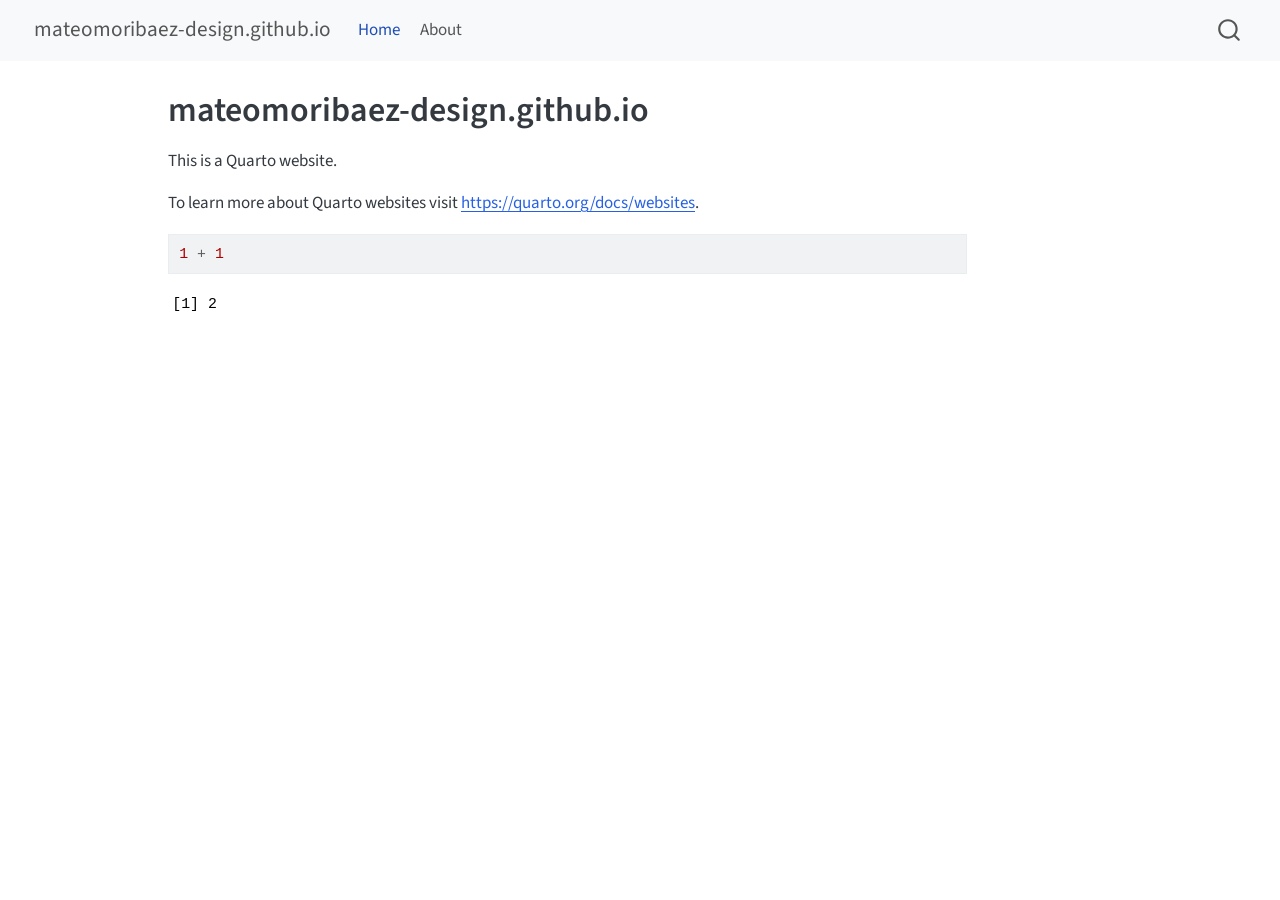
==== docs/index.html @ 4026863a "Sending website files to repo" ====
<!DOCTYPE html>
<html xmlns="http://www.w3.org/1999/xhtml" lang="en" xml:lang="en"><head>

<meta charset="utf-8">
<meta name="generator" content="quarto-1.8.25">

<meta name="viewport" content="width=device-width, initial-scale=1.0, user-scalable=yes">


<title>mateomoribaez-design.github.io</title>
<style>
code{white-space: pre-wrap;}
span.smallcaps{font-variant: small-caps;}
div.columns{display: flex; gap: min(4vw, 1.5em);}
div.column{flex: auto; overflow-x: auto;}
div.hanging-indent{margin-left: 1.5em; text-indent: -1.5em;}
ul.task-list{list-style: none;}
ul.task-list li input[type="checkbox"] {
  width: 0.8em;
  margin: 0 0.8em 0.2em -1em; /* quarto-specific, see https://github.com/quarto-dev/quarto-cli/issues/4556 */ 
  vertical-align: middle;
}
/* CSS for syntax highlighting */
html { -webkit-text-size-adjust: 100%; }
pre > code.sourceCode { white-space: pre; position: relative; }
pre > code.sourceCode > span { display: inline-block; line-height: 1.25; }
pre > code.sourceCode > span:empty { height: 1.2em; }
.sourceCode { overflow: visible; }
code.sourceCode > span { color: inherit; text-decoration: inherit; }
div.sourceCode { margin: 1em 0; }
pre.sourceCode { margin: 0; }
@media screen {
div.sourceCode { overflow: auto; }
}
@media print {
pre > code.sourceCode { white-space: pre-wrap; }
pre > code.sourceCode > span { text-indent: -5em; padding-left: 5em; }
}
pre.numberSource code
  { counter-reset: source-line 0; }
pre.numberSource code > span
  { position: relative; left: -4em; counter-increment: source-line; }
pre.numberSource code > span > a:first-child::before
  { content: counter(source-line);
    position: relative; left: -1em; text-align: right; vertical-align: baseline;
    border: none; display: inline-block;
    -webkit-touch-callout: none; -webkit-user-select: none;
    -khtml-user-select: none; -moz-user-select: none;
    -ms-user-select: none; user-select: none;
    padding: 0 4px; width: 4em;
  }
pre.numberSource { margin-left: 3em;  padding-left: 4px; }
div.sourceCode
  {   }
@media screen {
pre > code.sourceCode > span > a:first-child::before { text-decoration: underline; }
}
</style>


<script src="site_libs/quarto-nav/quarto-nav.js"></script>
<script src="site_libs/quarto-nav/headroom.min.js"></script>
<script src="site_libs/clipboard/clipboard.min.js"></script>
<script src="site_libs/quarto-search/autocomplete.umd.js"></script>
<script src="site_libs/quarto-search/fuse.min.js"></script>
<script src="site_libs/quarto-search/quarto-search.js"></script>
<meta name="quarto:offset" content="./">
<script src="site_libs/quarto-html/quarto.js" type="module"></script>
<script src="site_libs/quarto-html/tabsets/tabsets.js" type="module"></script>
<script src="site_libs/quarto-html/axe/axe-check.js" type="module"></script>
<script src="site_libs/quarto-html/popper.min.js"></script>
<script src="site_libs/quarto-html/tippy.umd.min.js"></script>
<script src="site_libs/quarto-html/anchor.min.js"></script>
<link href="site_libs/quarto-html/tippy.css" rel="stylesheet">
<link href="site_libs/quarto-html/quarto-syntax-highlighting-7b89279ff1a6dce999919e0e67d4d9ec.css" rel="stylesheet" id="quarto-text-highlighting-styles">
<script src="site_libs/bootstrap/bootstrap.min.js"></script>
<link href="site_libs/bootstrap/bootstrap-icons.css" rel="stylesheet">
<link href="site_libs/bootstrap/bootstrap-5b4ad623e5705c0698d39aec6f10cf02.min.css" rel="stylesheet" append-hash="true" id="quarto-bootstrap" data-mode="light">
<script id="quarto-search-options" type="application/json">{
  "location": "navbar",
  "copy-button": false,
  "collapse-after": 3,
  "panel-placement": "end",
  "type": "overlay",
  "limit": 50,
  "keyboard-shortcut": [
    "f",
    "/",
    "s"
  ],
  "show-item-context": false,
  "language": {
    "search-no-results-text": "No results",
    "search-matching-documents-text": "matching documents",
    "search-copy-link-title": "Copy link to search",
    "search-hide-matches-text": "Hide additional matches",
    "search-more-match-text": "more match in this document",
    "search-more-matches-text": "more matches in this document",
    "search-clear-button-title": "Clear",
    "search-text-placeholder": "",
    "search-detached-cancel-button-title": "Cancel",
    "search-submit-button-title": "Submit",
    "search-label": "Search"
  }
}</script>


<link rel="stylesheet" href="styles.css">
</head>

<body class="nav-fixed quarto-light">

<div id="quarto-search-results"></div>
  <header id="quarto-header" class="headroom fixed-top">
    <nav class="navbar navbar-expand-lg " data-bs-theme="dark">
      <div class="navbar-container container-fluid">
      <div class="navbar-brand-container mx-auto">
    <a href="./index.html" class="navbar-brand navbar-brand-logo">
    </a>
    <a class="navbar-brand" href="./index.html">
    <span class="navbar-title">mateomoribaez-design.github.io</span>
    </a>
  </div>
            <div id="quarto-search" class="" title="Search"></div>
          <button class="navbar-toggler" type="button" data-bs-toggle="collapse" data-bs-target="#navbarCollapse" aria-controls="navbarCollapse" role="menu" aria-expanded="false" aria-label="Toggle navigation" onclick="if (window.quartoToggleHeadroom) { window.quartoToggleHeadroom(); }">
  <span class="navbar-toggler-icon"></span>
</button>
          <div class="collapse navbar-collapse" id="navbarCollapse">
            <ul class="navbar-nav navbar-nav-scroll me-auto">
  <li class="nav-item">
    <a class="nav-link active" href="./index.html" aria-current="page"> 
<span class="menu-text">Home</span></a>
  </li>  
  <li class="nav-item">
    <a class="nav-link" href="./about.html"> 
<span class="menu-text">About</span></a>
  </li>  
</ul>
          </div> <!-- /navcollapse -->
            <div class="quarto-navbar-tools">
</div>
      </div> <!-- /container-fluid -->
    </nav>
</header>
<!-- content -->
<div id="quarto-content" class="quarto-container page-columns page-rows-contents page-layout-article page-navbar">
<!-- sidebar -->
<!-- margin-sidebar -->
    <div id="quarto-margin-sidebar" class="sidebar margin-sidebar zindex-bottom">
        
    </div>
<!-- main -->
<main class="content" id="quarto-document-content">

<header id="title-block-header" class="quarto-title-block default">
<div class="quarto-title">
<h1 class="title">mateomoribaez-design.github.io</h1>
</div>



<div class="quarto-title-meta">

    
  
    
  </div>
  


</header>


<p>This is a Quarto website.</p>
<p>To learn more about Quarto websites visit <a href="https://quarto.org/docs/websites" class="uri">https://quarto.org/docs/websites</a>.</p>
<div class="cell">
<div class="code-copy-outer-scaffold"><div class="sourceCode cell-code" id="cb1"><pre class="sourceCode r code-with-copy"><code class="sourceCode r"><span id="cb1-1"><a href="#cb1-1" aria-hidden="true" tabindex="-1"></a><span class="dv">1</span> <span class="sc">+</span> <span class="dv">1</span></span></code></pre></div><button title="Copy to Clipboard" class="code-copy-button"><i class="bi"></i></button></div>
<div class="cell-output cell-output-stdout">
<pre><code>[1] 2</code></pre>
</div>
</div>



</main> <!-- /main -->
<script id="quarto-html-after-body" type="application/javascript">
  window.document.addEventListener("DOMContentLoaded", function (event) {
    const icon = "";
    const anchorJS = new window.AnchorJS();
    anchorJS.options = {
      placement: 'right',
      icon: icon
    };
    anchorJS.add('.anchored');
    const isCodeAnnotation = (el) => {
      for (const clz of el.classList) {
        if (clz.startsWith('code-annotation-')) {                     
          return true;
        }
      }
      return false;
    }
    const onCopySuccess = function(e) {
      // button target
      const button = e.trigger;
      // don't keep focus
      button.blur();
      // flash "checked"
      button.classList.add('code-copy-button-checked');
      var currentTitle = button.getAttribute("title");
      button.setAttribute("title", "Copied!");
      let tooltip;
      if (window.bootstrap) {
        button.setAttribute("data-bs-toggle", "tooltip");
        button.setAttribute("data-bs-placement", "left");
        button.setAttribute("data-bs-title", "Copied!");
        tooltip = new bootstrap.Tooltip(button, 
          { trigger: "manual", 
            customClass: "code-copy-button-tooltip",
            offset: [0, -8]});
        tooltip.show();    
      }
      setTimeout(function() {
        if (tooltip) {
          tooltip.hide();
          button.removeAttribute("data-bs-title");
          button.removeAttribute("data-bs-toggle");
          button.removeAttribute("data-bs-placement");
        }
        button.setAttribute("title", currentTitle);
        button.classList.remove('code-copy-button-checked');
      }, 1000);
      // clear code selection
      e.clearSelection();
    }
    const getTextToCopy = function(trigger) {
      const outerScaffold = trigger.parentElement.cloneNode(true);
      const codeEl = outerScaffold.querySelector('code');
      for (const childEl of codeEl.children) {
        if (isCodeAnnotation(childEl)) {
          childEl.remove();
        }
      }
      return codeEl.innerText;
    }
    const clipboard = new window.ClipboardJS('.code-copy-button:not([data-in-quarto-modal])', {
      text: getTextToCopy
    });
    clipboard.on('success', onCopySuccess);
    if (window.document.getElementById('quarto-embedded-source-code-modal')) {
      const clipboardModal = new window.ClipboardJS('.code-copy-button[data-in-quarto-modal]', {
        text: getTextToCopy,
        container: window.document.getElementById('quarto-embedded-source-code-modal')
      });
      clipboardModal.on('success', onCopySuccess);
    }
      var localhostRegex = new RegExp(/^(?:http|https):\/\/localhost\:?[0-9]*\//);
      var mailtoRegex = new RegExp(/^mailto:/);
        var filterRegex = new RegExp('/' + window.location.host + '/');
      var isInternal = (href) => {
          return filterRegex.test(href) || localhostRegex.test(href) || mailtoRegex.test(href);
      }
      // Inspect non-navigation links and adorn them if external
     var links = window.document.querySelectorAll('a[href]:not(.nav-link):not(.navbar-brand):not(.toc-action):not(.sidebar-link):not(.sidebar-item-toggle):not(.pagination-link):not(.no-external):not([aria-hidden]):not(.dropdown-item):not(.quarto-navigation-tool):not(.about-link)');
      for (var i=0; i<links.length; i++) {
        const link = links[i];
        if (!isInternal(link.href)) {
          // undo the damage that might have been done by quarto-nav.js in the case of
          // links that we want to consider external
          if (link.dataset.originalHref !== undefined) {
            link.href = link.dataset.originalHref;
          }
        }
      }
    function tippyHover(el, contentFn, onTriggerFn, onUntriggerFn) {
      const config = {
        allowHTML: true,
        maxWidth: 500,
        delay: 100,
        arrow: false,
        appendTo: function(el) {
            return el.parentElement;
        },
        interactive: true,
        interactiveBorder: 10,
        theme: 'quarto',
        placement: 'bottom-start',
      };
      if (contentFn) {
        config.content = contentFn;
      }
      if (onTriggerFn) {
        config.onTrigger = onTriggerFn;
      }
      if (onUntriggerFn) {
        config.onUntrigger = onUntriggerFn;
      }
      window.tippy(el, config); 
    }
    const noterefs = window.document.querySelectorAll('a[role="doc-noteref"]');
    for (var i=0; i<noterefs.length; i++) {
      const ref = noterefs[i];
      tippyHover(ref, function() {
        // use id or data attribute instead here
        let href = ref.getAttribute('data-footnote-href') || ref.getAttribute('href');
        try { href = new URL(href).hash; } catch {}
        const id = href.replace(/^#\/?/, "");
        const note = window.document.getElementById(id);
        if (note) {
          return note.innerHTML;
        } else {
          return "";
        }
      });
    }
    const xrefs = window.document.querySelectorAll('a.quarto-xref');
    const processXRef = (id, note) => {
      // Strip column container classes
      const stripColumnClz = (el) => {
        el.classList.remove("page-full", "page-columns");
        if (el.children) {
          for (const child of el.children) {
            stripColumnClz(child);
          }
        }
      }
      stripColumnClz(note)
      if (id === null || id.startsWith('sec-')) {
        // Special case sections, only their first couple elements
        const container = document.createElement("div");
        if (note.children && note.children.length > 2) {
          container.appendChild(note.children[0].cloneNode(true));
          for (let i = 1; i < note.children.length; i++) {
            const child = note.children[i];
            if (child.tagName === "P" && child.innerText === "") {
              continue;
            } else {
              container.appendChild(child.cloneNode(true));
              break;
            }
          }
          if (window.Quarto?.typesetMath) {
            window.Quarto.typesetMath(container);
          }
          return container.innerHTML
        } else {
          if (window.Quarto?.typesetMath) {
            window.Quarto.typesetMath(note);
          }
          return note.innerHTML;
        }
      } else {
        // Remove any anchor links if they are present
        const anchorLink = note.querySelector('a.anchorjs-link');
        if (anchorLink) {
          anchorLink.remove();
        }
        if (window.Quarto?.typesetMath) {
          window.Quarto.typesetMath(note);
        }
        if (note.classList.contains("callout")) {
          return note.outerHTML;
        } else {
          return note.innerHTML;
        }
      }
    }
    for (var i=0; i<xrefs.length; i++) {
      const xref = xrefs[i];
      tippyHover(xref, undefined, function(instance) {
        instance.disable();
        let url = xref.getAttribute('href');
        let hash = undefined; 
        if (url.startsWith('#')) {
          hash = url;
        } else {
          try { hash = new URL(url).hash; } catch {}
        }
        if (hash) {
          const id = hash.replace(/^#\/?/, "");
          const note = window.document.getElementById(id);
          if (note !== null) {
            try {
              const html = processXRef(id, note.cloneNode(true));
              instance.setContent(html);
            } finally {
              instance.enable();
              instance.show();
            }
          } else {
            // See if we can fetch this
            fetch(url.split('#')[0])
            .then(res => res.text())
            .then(html => {
              const parser = new DOMParser();
              const htmlDoc = parser.parseFromString(html, "text/html");
              const note = htmlDoc.getElementById(id);
              if (note !== null) {
                const html = processXRef(id, note);
                instance.setContent(html);
              } 
            }).finally(() => {
              instance.enable();
              instance.show();
            });
          }
        } else {
          // See if we can fetch a full url (with no hash to target)
          // This is a special case and we should probably do some content thinning / targeting
          fetch(url)
          .then(res => res.text())
          .then(html => {
            const parser = new DOMParser();
            const htmlDoc = parser.parseFromString(html, "text/html");
            const note = htmlDoc.querySelector('main.content');
            if (note !== null) {
              // This should only happen for chapter cross references
              // (since there is no id in the URL)
              // remove the first header
              if (note.children.length > 0 && note.children[0].tagName === "HEADER") {
                note.children[0].remove();
              }
              const html = processXRef(null, note);
              instance.setContent(html);
            } 
          }).finally(() => {
            instance.enable();
            instance.show();
          });
        }
      }, function(instance) {
      });
    }
        let selectedAnnoteEl;
        const selectorForAnnotation = ( cell, annotation) => {
          let cellAttr = 'data-code-cell="' + cell + '"';
          let lineAttr = 'data-code-annotation="' +  annotation + '"';
          const selector = 'span[' + cellAttr + '][' + lineAttr + ']';
          return selector;
        }
        const selectCodeLines = (annoteEl) => {
          const doc = window.document;
          const targetCell = annoteEl.getAttribute("data-target-cell");
          const targetAnnotation = annoteEl.getAttribute("data-target-annotation");
          const annoteSpan = window.document.querySelector(selectorForAnnotation(targetCell, targetAnnotation));
          const lines = annoteSpan.getAttribute("data-code-lines").split(",");
          const lineIds = lines.map((line) => {
            return targetCell + "-" + line;
          })
          let top = null;
          let height = null;
          let parent = null;
          if (lineIds.length > 0) {
              //compute the position of the single el (top and bottom and make a div)
              const el = window.document.getElementById(lineIds[0]);
              top = el.offsetTop;
              height = el.offsetHeight;
              parent = el.parentElement.parentElement;
            if (lineIds.length > 1) {
              const lastEl = window.document.getElementById(lineIds[lineIds.length - 1]);
              const bottom = lastEl.offsetTop + lastEl.offsetHeight;
              height = bottom - top;
            }
            if (top !== null && height !== null && parent !== null) {
              // cook up a div (if necessary) and position it 
              let div = window.document.getElementById("code-annotation-line-highlight");
              if (div === null) {
                div = window.document.createElement("div");
                div.setAttribute("id", "code-annotation-line-highlight");
                div.style.position = 'absolute';
                parent.appendChild(div);
              }
              div.style.top = top - 2 + "px";
              div.style.height = height + 4 + "px";
              div.style.left = 0;
              let gutterDiv = window.document.getElementById("code-annotation-line-highlight-gutter");
              if (gutterDiv === null) {
                gutterDiv = window.document.createElement("div");
                gutterDiv.setAttribute("id", "code-annotation-line-highlight-gutter");
                gutterDiv.style.position = 'absolute';
                const codeCell = window.document.getElementById(targetCell);
                const gutter = codeCell.querySelector('.code-annotation-gutter');
                gutter.appendChild(gutterDiv);
              }
              gutterDiv.style.top = top - 2 + "px";
              gutterDiv.style.height = height + 4 + "px";
            }
            selectedAnnoteEl = annoteEl;
          }
        };
        const unselectCodeLines = () => {
          const elementsIds = ["code-annotation-line-highlight", "code-annotation-line-highlight-gutter"];
          elementsIds.forEach((elId) => {
            const div = window.document.getElementById(elId);
            if (div) {
              div.remove();
            }
          });
          selectedAnnoteEl = undefined;
        };
          // Handle positioning of the toggle
      window.addEventListener(
        "resize",
        throttle(() => {
          elRect = undefined;
          if (selectedAnnoteEl) {
            selectCodeLines(selectedAnnoteEl);
          }
        }, 10)
      );
      function throttle(fn, ms) {
      let throttle = false;
      let timer;
        return (...args) => {
          if(!throttle) { // first call gets through
              fn.apply(this, args);
              throttle = true;
          } else { // all the others get throttled
              if(timer) clearTimeout(timer); // cancel #2
              timer = setTimeout(() => {
                fn.apply(this, args);
                timer = throttle = false;
              }, ms);
          }
        };
      }
        // Attach click handler to the DT
        const annoteDls = window.document.querySelectorAll('dt[data-target-cell]');
        for (const annoteDlNode of annoteDls) {
          annoteDlNode.addEventListener('click', (event) => {
            const clickedEl = event.target;
            if (clickedEl !== selectedAnnoteEl) {
              unselectCodeLines();
              const activeEl = window.document.querySelector('dt[data-target-cell].code-annotation-active');
              if (activeEl) {
                activeEl.classList.remove('code-annotation-active');
              }
              selectCodeLines(clickedEl);
              clickedEl.classList.add('code-annotation-active');
            } else {
              // Unselect the line
              unselectCodeLines();
              clickedEl.classList.remove('code-annotation-active');
            }
          });
        }
    const findCites = (el) => {
      const parentEl = el.parentElement;
      if (parentEl) {
        const cites = parentEl.dataset.cites;
        if (cites) {
          return {
            el,
            cites: cites.split(' ')
          };
        } else {
          return findCites(el.parentElement)
        }
      } else {
        return undefined;
      }
    };
    var bibliorefs = window.document.querySelectorAll('a[role="doc-biblioref"]');
    for (var i=0; i<bibliorefs.length; i++) {
      const ref = bibliorefs[i];
      const citeInfo = findCites(ref);
      if (citeInfo) {
        tippyHover(citeInfo.el, function() {
          var popup = window.document.createElement('div');
          citeInfo.cites.forEach(function(cite) {
            var citeDiv = window.document.createElement('div');
            citeDiv.classList.add('hanging-indent');
            citeDiv.classList.add('csl-entry');
            var biblioDiv = window.document.getElementById('ref-' + cite);
            if (biblioDiv) {
              citeDiv.innerHTML = biblioDiv.innerHTML;
            }
            popup.appendChild(citeDiv);
          });
          return popup.innerHTML;
        });
      }
    }
  });
  </script>
</div> <!-- /content -->




</body></html>
---- docs/site_libs/quarto-html/tippy.css ----
.tippy-box[data-animation=fade][data-state=hidden]{opacity:0}[data-tippy-root]{max-width:calc(100vw - 10px)}.tippy-box{position:relative;background-color:#333;color:#fff;border-radius:4px;font-size:14px;line-height:1.4;white-space:normal;outline:0;transition-property:transform,visibility,opacity}.tippy-box[data-placement^=top]>.tippy-arrow{bottom:0}.tippy-box[data-placement^=top]>.tippy-arrow:before{bottom:-7px;left:0;border-width:8px 8px 0;border-top-color:initial;transform-origin:center top}.tippy-box[data-placement^=bottom]>.tippy-arrow{top:0}.tippy-box[data-placement^=bottom]>.tippy-arrow:before{top:-7px;left:0;border-width:0 8px 8px;border-bottom-color:initial;transform-origin:center bottom}.tippy-box[data-placement^=left]>.tippy-arrow{right:0}.tippy-box[data-placement^=left]>.tippy-arrow:before{border-width:8px 0 8px 8px;border-left-color:initial;right:-7px;transform-origin:center left}.tippy-box[data-placement^=right]>.tippy-arrow{left:0}.tippy-box[data-placement^=right]>.tippy-arrow:before{left:-7px;border-width:8px 8px 8px 0;border-right-color:initial;transform-origin:center right}.tippy-box[data-inertia][data-state=visible]{transition-timing-function:cubic-bezier(.54,1.5,.38,1.11)}.tippy-arrow{width:16px;height:16px;color:#333}.tippy-arrow:before{content:"";position:absolute;border-color:transparent;border-style:solid}.tippy-content{position:relative;padding:5px 9px;z-index:1}
---- docs/site_libs/quarto-html/quarto-syntax-highlighting-7b89279ff1a6dce999919e0e67d4d9ec.css ----
/* quarto syntax highlight colors */
:root {
  --quarto-hl-ot-color: #003B4F;
  --quarto-hl-at-color: #657422;
  --quarto-hl-ss-color: #20794D;
  --quarto-hl-an-color: #5E5E5E;
  --quarto-hl-fu-color: #4758AB;
  --quarto-hl-st-color: #20794D;
  --quarto-hl-cf-color: #003B4F;
  --quarto-hl-op-color: #5E5E5E;
  --quarto-hl-er-color: #AD0000;
  --quarto-hl-bn-color: #AD0000;
  --quarto-hl-al-color: #AD0000;
  --quarto-hl-va-color: #111111;
  --quarto-hl-bu-color: inherit;
  --quarto-hl-ex-color: inherit;
  --quarto-hl-pp-color: #AD0000;
  --quarto-hl-in-color: #5E5E5E;
  --quarto-hl-vs-color: #20794D;
  --quarto-hl-wa-color: #5E5E5E;
  --quarto-hl-do-color: #5E5E5E;
  --quarto-hl-im-color: #00769E;
  --quarto-hl-ch-color: #20794D;
  --quarto-hl-dt-color: #AD0000;
  --quarto-hl-fl-color: #AD0000;
  --quarto-hl-co-color: #5E5E5E;
  --quarto-hl-cv-color: #5E5E5E;
  --quarto-hl-cn-color: #8f5902;
  --quarto-hl-sc-color: #5E5E5E;
  --quarto-hl-dv-color: #AD0000;
  --quarto-hl-kw-color: #003B4F;
}

/* other quarto variables */
:root {
  --quarto-font-monospace: SFMono-Regular, Menlo, Monaco, Consolas, "Liberation Mono", "Courier New", monospace;
}

/* syntax highlight based on Pandoc's rules */
pre > code.sourceCode > span {
  color: #003B4F;
}

code.sourceCode > span {
  color: #003B4F;
}

div.sourceCode,
div.sourceCode pre.sourceCode {
  color: #003B4F;
}

/* Normal */
code span {
  color: #003B4F;
}

/* Alert */
code span.al {
  color: #AD0000;
  font-style: inherit;
}

/* Annotation */
code span.an {
  color: #5E5E5E;
  font-style: inherit;
}

/* Attribute */
code span.at {
  color: #657422;
  font-style: inherit;
}

/* BaseN */
code span.bn {
  color: #AD0000;
  font-style: inherit;
}

/* BuiltIn */
code span.bu {
  font-style: inherit;
}

/* ControlFlow */
code span.cf {
  color: #003B4F;
  font-weight: bold;
  font-style: inherit;
}

/* Char */
code span.ch {
  color: #20794D;
  font-style: inherit;
}

/* Constant */
code span.cn {
  color: #8f5902;
  font-style: inherit;
}

/* Comment */
code span.co {
  color: #5E5E5E;
  font-style: inherit;
}

/* CommentVar */
code span.cv {
  color: #5E5E5E;
  font-style: italic;
}

/* Documentation */
code span.do {
  color: #5E5E5E;
  font-style: italic;
}

/* DataType */
code span.dt {
  color: #AD0000;
  font-style: inherit;
}

/* DecVal */
code span.dv {
  color: #AD0000;
  font-style: inherit;
}

/* Error */
code span.er {
  color: #AD0000;
  font-style: inherit;
}

/* Extension */
code span.ex {
  font-style: inherit;
}

/* Float */
code span.fl {
  color: #AD0000;
  font-style: inherit;
}

/* Function */
code span.fu {
  color: #4758AB;
  font-style: inherit;
}

/* Import */
code span.im {
  color: #00769E;
  font-style: inherit;
}

/* Information */
code span.in {
  color: #5E5E5E;
  font-style: inherit;
}

/* Keyword */
code span.kw {
  color: #003B4F;
  font-weight: bold;
  font-style: inherit;
}

/* Operator */
code span.op {
  color: #5E5E5E;
  font-style: inherit;
}

/* Other */
code span.ot {
  color: #003B4F;
  font-style: inherit;
}

/* Preprocessor */
code span.pp {
  color: #AD0000;
  font-style: inherit;
}

/* SpecialChar */
code span.sc {
  color: #5E5E5E;
  font-style: inherit;
}

/* SpecialString */
code span.ss {
  color: #20794D;
  font-style: inherit;
}

/* String */
code span.st {
  color: #20794D;
  font-style: inherit;
}

/* Variable */
code span.va {
  color: #111111;
  font-style: inherit;
}

/* VerbatimString */
code span.vs {
  color: #20794D;
  font-style: inherit;
}

/* Warning */
code span.wa {
  color: #5E5E5E;
  font-style: italic;
}

.prevent-inlining {
  content: "</";
}

/*# sourceMappingURL=3944bc705cfaf4c80e56f77c5205168a.css.map */
---- docs/styles.css ----
/* css styles */
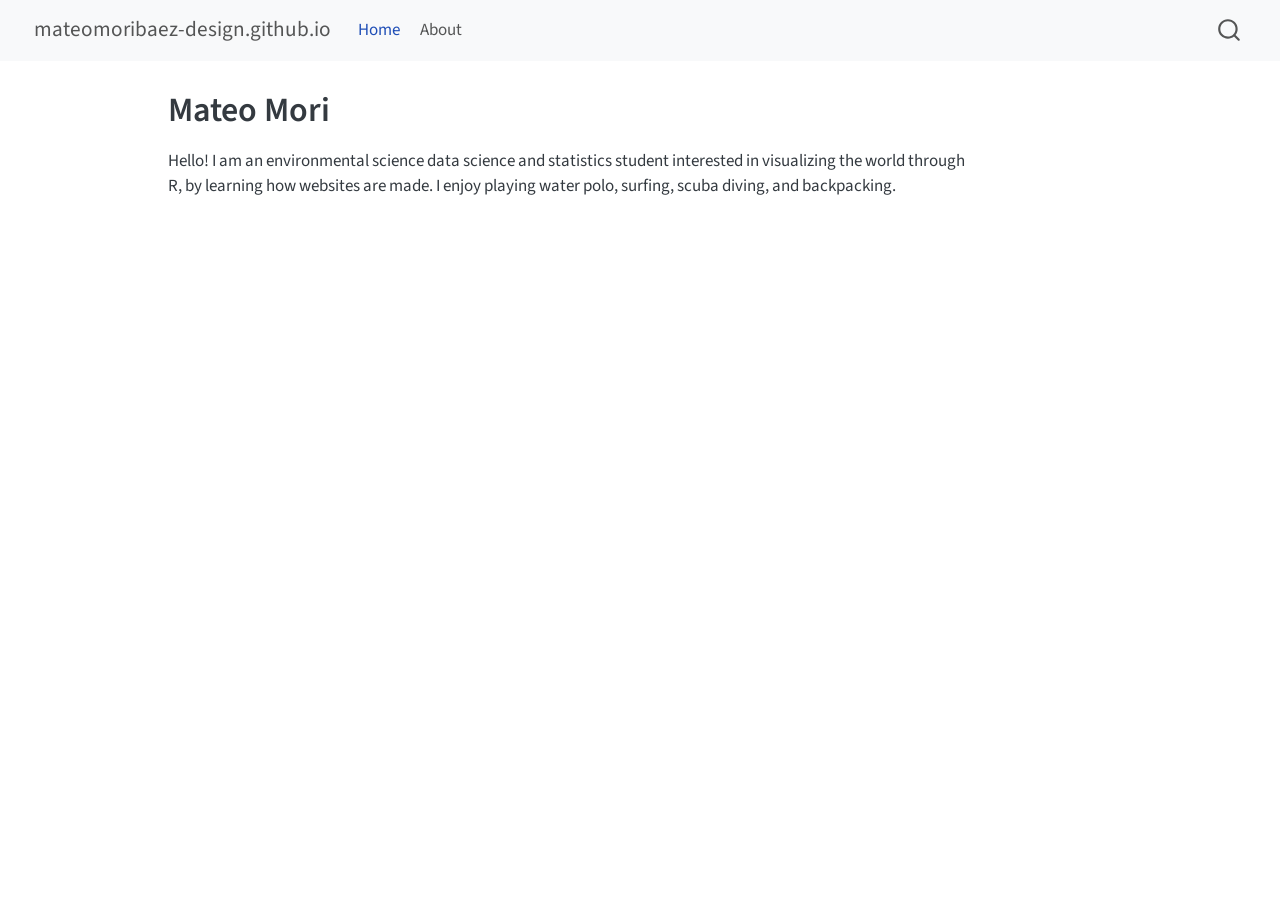
==== commit 39a364fb: "updated index" ====
--- a/docs/index.html
+++ b/docs/index.html
@@ -7,7 +7,7 @@
 <meta name="viewport" content="width=device-width, initial-scale=1.0, user-scalable=yes">
 
 
-<title>mateomoribaez-design.github.io</title>
+<title>Mateo Mori – mateomoribaez-design.github.io</title>
 <style>
 code{white-space: pre-wrap;}
 span.smallcaps{font-variant: small-caps;}
@@ -19,41 +19,6 @@
   width: 0.8em;
   margin: 0 0.8em 0.2em -1em; /* quarto-specific, see https://github.com/quarto-dev/quarto-cli/issues/4556 */ 
   vertical-align: middle;
-}
-/* CSS for syntax highlighting */
-html { -webkit-text-size-adjust: 100%; }
-pre > code.sourceCode { white-space: pre; position: relative; }
-pre > code.sourceCode > span { display: inline-block; line-height: 1.25; }
-pre > code.sourceCode > span:empty { height: 1.2em; }
-.sourceCode { overflow: visible; }
-code.sourceCode > span { color: inherit; text-decoration: inherit; }
-div.sourceCode { margin: 1em 0; }
-pre.sourceCode { margin: 0; }
-@media screen {
-div.sourceCode { overflow: auto; }
-}
-@media print {
-pre > code.sourceCode { white-space: pre-wrap; }
-pre > code.sourceCode > span { text-indent: -5em; padding-left: 5em; }
-}
-pre.numberSource code
-  { counter-reset: source-line 0; }
-pre.numberSource code > span
-  { position: relative; left: -4em; counter-increment: source-line; }
-pre.numberSource code > span > a:first-child::before
-  { content: counter(source-line);
-    position: relative; left: -1em; text-align: right; vertical-align: baseline;
-    border: none; display: inline-block;
-    -webkit-touch-callout: none; -webkit-user-select: none;
-    -khtml-user-select: none; -moz-user-select: none;
-    -ms-user-select: none; user-select: none;
-    padding: 0 4px; width: 4em;
-  }
-pre.numberSource { margin-left: 3em;  padding-left: 4px; }
-div.sourceCode
-  {   }
-@media screen {
-pre > code.sourceCode > span > a:first-child::before { text-decoration: underline; }
 }
 </style>
 
@@ -154,7 +119,7 @@
 
 <header id="title-block-header" class="quarto-title-block default">
 <div class="quarto-title">
-<h1 class="title">mateomoribaez-design.github.io</h1>
+<h1 class="title">Mateo Mori</h1>
 </div>
 
 
@@ -171,14 +136,7 @@
 </header>
 
 
-<p>This is a Quarto website.</p>
-<p>To learn more about Quarto websites visit <a href="https://quarto.org/docs/websites" class="uri">https://quarto.org/docs/websites</a>.</p>
-<div class="cell">
-<div class="code-copy-outer-scaffold"><div class="sourceCode cell-code" id="cb1"><pre class="sourceCode r code-with-copy"><code class="sourceCode r"><span id="cb1-1"><a href="#cb1-1" aria-hidden="true" tabindex="-1"></a><span class="dv">1</span> <span class="sc">+</span> <span class="dv">1</span></span></code></pre></div><button title="Copy to Clipboard" class="code-copy-button"><i class="bi"></i></button></div>
-<div class="cell-output cell-output-stdout">
-<pre><code>[1] 2</code></pre>
-</div>
-</div>
+<p>Hello! I am an environmental science data science and statistics student interested in visualizing the world through R, by learning how websites are made. I enjoy playing water polo, surfing, scuba diving, and backpacking.</p>
 
 
 
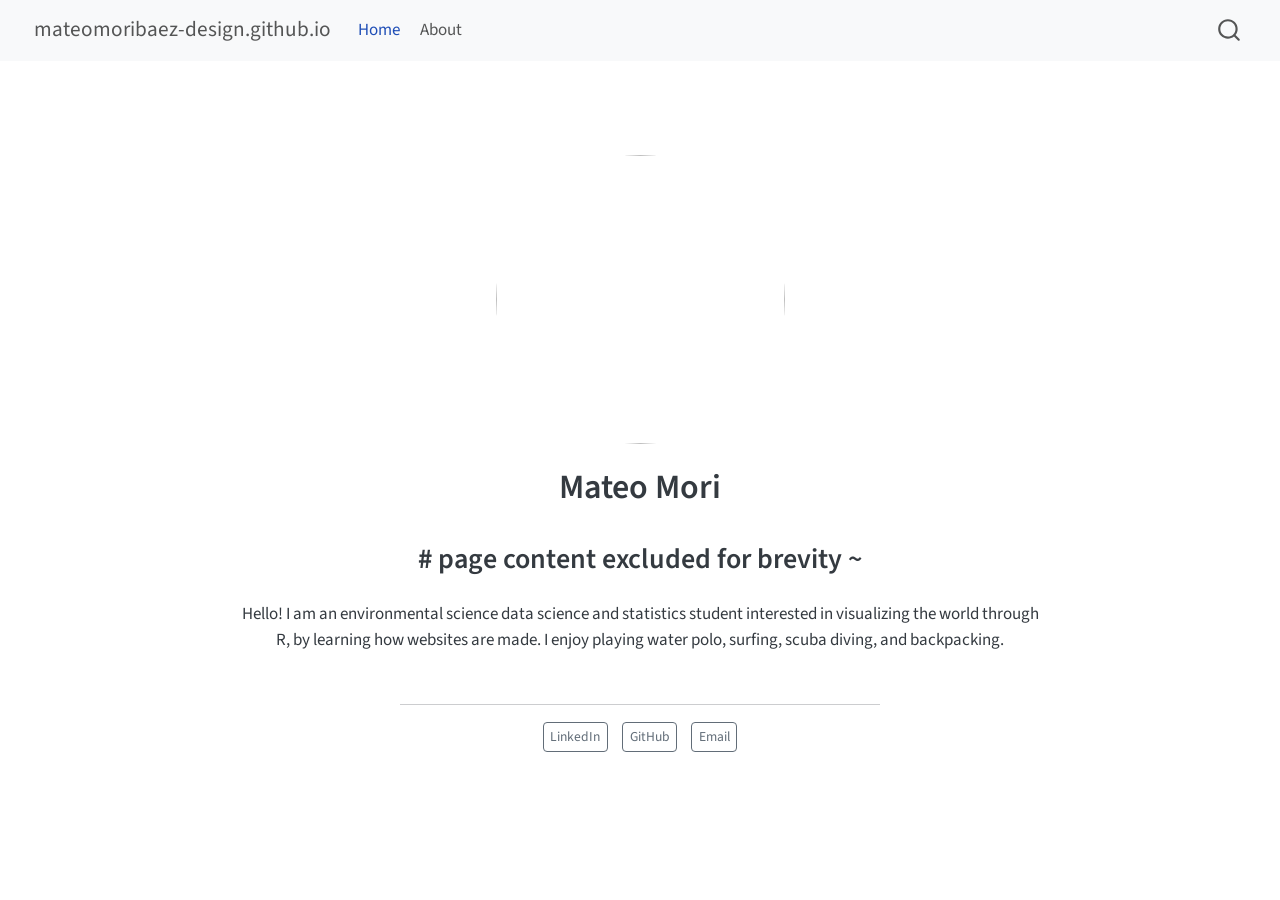
==== commit a3d56bfc: "Added image and updated contact buttons" ====
--- a/docs/index.html
+++ b/docs/index.html
@@ -35,7 +35,6 @@
 <script src="site_libs/quarto-html/axe/axe-check.js" type="module"></script>
 <script src="site_libs/quarto-html/popper.min.js"></script>
 <script src="site_libs/quarto-html/tippy.umd.min.js"></script>
-<script src="site_libs/quarto-html/anchor.min.js"></script>
 <link href="site_libs/quarto-html/tippy.css" rel="stylesheet">
 <link href="site_libs/quarto-html/quarto-syntax-highlighting-7b89279ff1a6dce999919e0e67d4d9ec.css" rel="stylesheet" id="quarto-text-highlighting-styles">
 <script src="site_libs/bootstrap/bootstrap.min.js"></script>
@@ -73,7 +72,7 @@
 <link rel="stylesheet" href="styles.css">
 </head>
 
-<body class="nav-fixed quarto-light">
+<body class="nav-fixed fullcontent quarto-light">
 
 <div id="quarto-search-results"></div>
   <header id="quarto-header" class="headroom fixed-top">
@@ -111,45 +110,41 @@
 <div id="quarto-content" class="quarto-container page-columns page-rows-contents page-layout-article page-navbar">
 <!-- sidebar -->
 <!-- margin-sidebar -->
-    <div id="quarto-margin-sidebar" class="sidebar margin-sidebar zindex-bottom">
-        
-    </div>
+    
 <!-- main -->
-<main class="content" id="quarto-document-content">
-
-<header id="title-block-header" class="quarto-title-block default">
+<div class="quarto-about-jolla">
+  <img src="media/headshot.jpeg" class="about-image
+  round " style="height: 17em; width: 17em;">
+ <header id="title-block-header" class="quarto-title-block default">
 <div class="quarto-title">
 <h1 class="title">Mateo Mori</h1>
 </div>
-
-
-
 <div class="quarto-title-meta">
-
-    
-  
-    
   </div>
-  
-
-
-</header>
-
-
+</header><main class="content" id="quarto-document-content">
+<section id="page-content-excluded-for-brevity" class="level2">
+<h2 data-anchor-id="page-content-excluded-for-brevity"># page content excluded for brevity ~</h2>
 <p>Hello! I am an environmental science data science and statistics student interested in visualizing the world through R, by learning how websites are made. I enjoy playing water polo, surfing, scuba diving, and backpacking.</p>
 
 
-
-</main> <!-- /main -->
+</section>
+</main> 
+  <hr class="about-sep">
+   <div class="about-links">
+  <a href="https://www.linkedin.com/in/samanthacsik/" class="about-link" rel="" target="">
+     <span class="about-link-text">LinkedIn</span>
+  </a>
+  <a href="https://github.com/samanthacsik" class="about-link" rel="" target="">
+     <span class="about-link-text">GitHub</span>
+  </a>
+  <a href="mailto:scsik@ucsb.edu" class="about-link" rel="" target="">
+     <span class="about-link-text">Email</span>
+  </a>
+</div>
+</div>
+ <!-- /main -->
 <script id="quarto-html-after-body" type="application/javascript">
   window.document.addEventListener("DOMContentLoaded", function (event) {
-    const icon = "";
-    const anchorJS = new window.AnchorJS();
-    anchorJS.options = {
-      placement: 'right',
-      icon: icon
-    };
-    anchorJS.add('.anchored');
     const isCodeAnnotation = (el) => {
       for (const clz of el.classList) {
         if (clz.startsWith('code-annotation-')) {                     
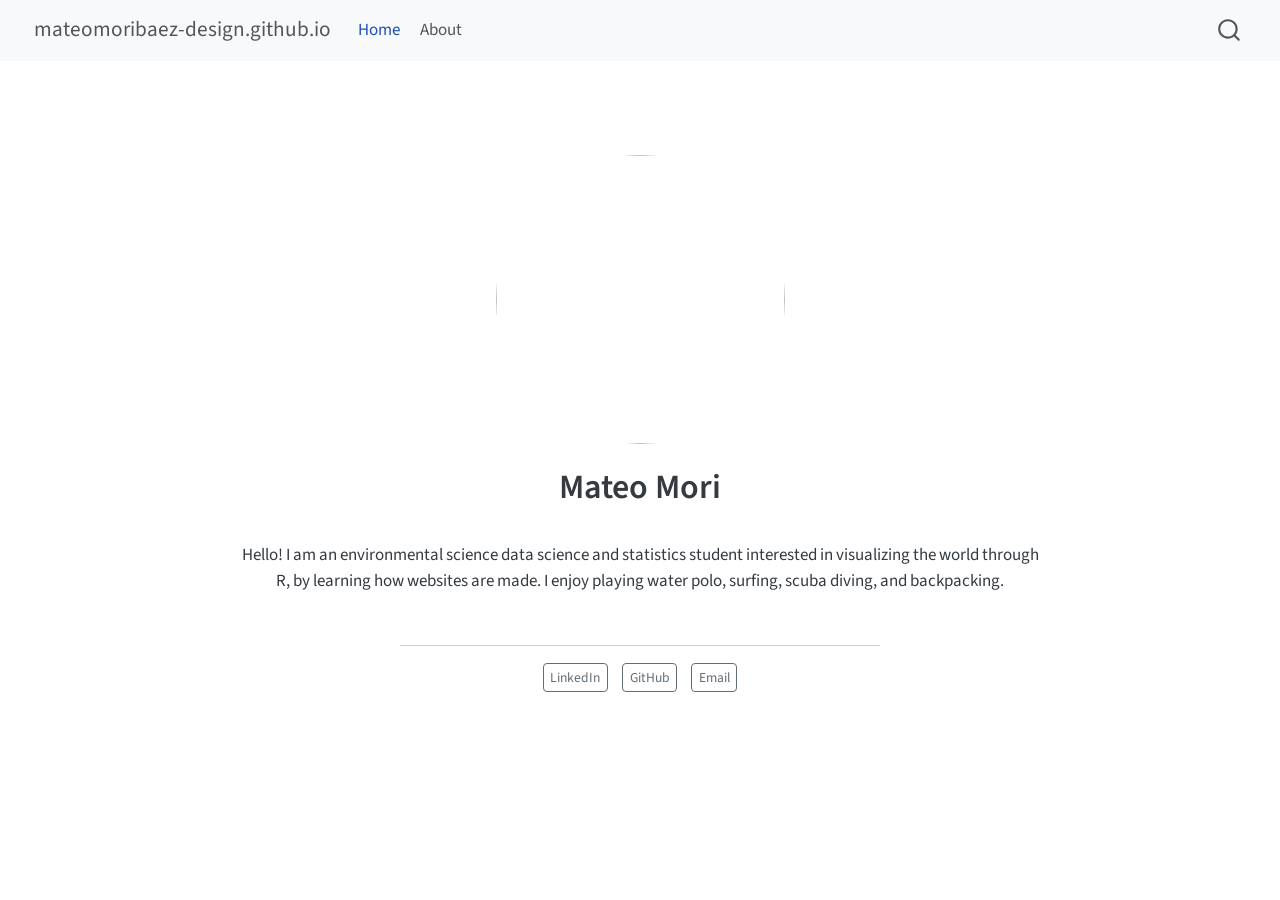
==== commit 7dee09b0: "fixed image" ====
--- a/docs/index.html
+++ b/docs/index.html
@@ -113,7 +113,7 @@
     
 <!-- main -->
 <div class="quarto-about-jolla">
-  <img src="media/headshot.jpeg" class="about-image
+  <img src="/Users/mateomoribaez/Downloads/IMG_1684.JPG" class="about-image
   round " style="height: 17em; width: 17em;">
  <header id="title-block-header" class="quarto-title-block default">
 <div class="quarto-title">
@@ -122,22 +122,19 @@
 <div class="quarto-title-meta">
   </div>
 </header><main class="content" id="quarto-document-content">
-<section id="page-content-excluded-for-brevity" class="level2">
-<h2 data-anchor-id="page-content-excluded-for-brevity"># page content excluded for brevity ~</h2>
 <p>Hello! I am an environmental science data science and statistics student interested in visualizing the world through R, by learning how websites are made. I enjoy playing water polo, surfing, scuba diving, and backpacking.</p>
 
 
-</section>
 </main> 
   <hr class="about-sep">
    <div class="about-links">
-  <a href="https://www.linkedin.com/in/samanthacsik/" class="about-link" rel="" target="">
+  <a href="https://www.linkedin.com/in/mateo-mori-1a6351208/" class="about-link" rel="" target="">
      <span class="about-link-text">LinkedIn</span>
   </a>
-  <a href="https://github.com/samanthacsik" class="about-link" rel="" target="">
+  <a href="https://github.com/mateomoribaez-design" class="about-link" rel="" target="">
      <span class="about-link-text">GitHub</span>
   </a>
-  <a href="mailto:scsik@ucsb.edu" class="about-link" rel="" target="">
+  <a href="mailto:mateomoribaez@ucsb.edu" class="about-link" rel="" target="">
      <span class="about-link-text">Email</span>
   </a>
 </div>
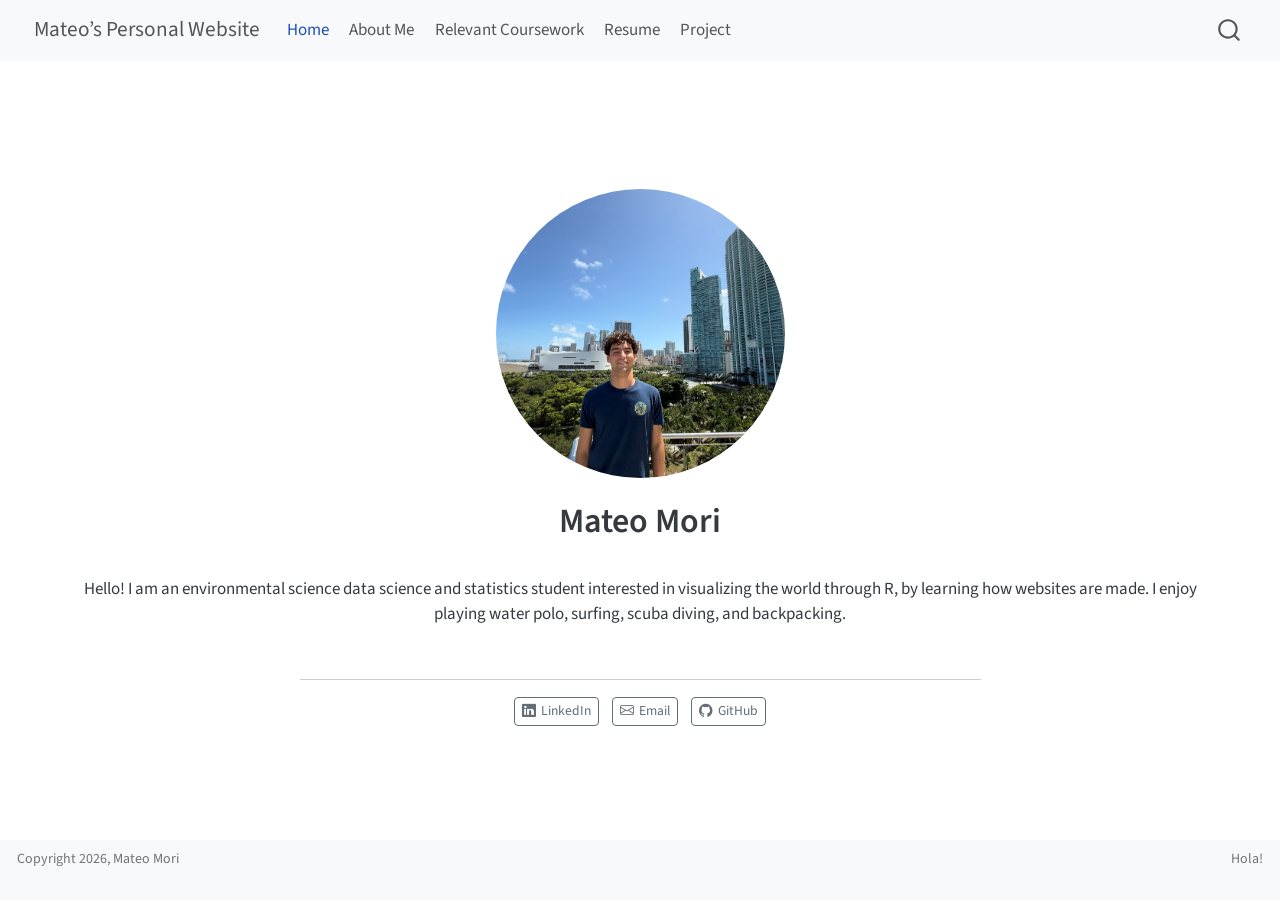
==== commit 28e29626: "deleted projects page" ====
--- a/docs/index.html
+++ b/docs/index.html
@@ -7,7 +7,7 @@
 <meta name="viewport" content="width=device-width, initial-scale=1.0, user-scalable=yes">
 
 
-<title>Mateo Mori – mateomoribaez-design.github.io</title>
+<title>Mateo Mori – Mateo’s Personal Website</title>
 <style>
 code{white-space: pre-wrap;}
 span.smallcaps{font-variant: small-caps;}
@@ -39,7 +39,7 @@
 <link href="site_libs/quarto-html/quarto-syntax-highlighting-7b89279ff1a6dce999919e0e67d4d9ec.css" rel="stylesheet" id="quarto-text-highlighting-styles">
 <script src="site_libs/bootstrap/bootstrap.min.js"></script>
 <link href="site_libs/bootstrap/bootstrap-icons.css" rel="stylesheet">
-<link href="site_libs/bootstrap/bootstrap-5b4ad623e5705c0698d39aec6f10cf02.min.css" rel="stylesheet" append-hash="true" id="quarto-bootstrap" data-mode="light">
+<link href="site_libs/bootstrap/bootstrap-91903e51b979062d4d184304d30a9be9.min.css" rel="stylesheet" append-hash="true" id="quarto-bootstrap" data-mode="light">
 <script id="quarto-search-options" type="application/json">{
   "location": "navbar",
   "copy-button": false,
@@ -72,7 +72,7 @@
 <link rel="stylesheet" href="styles.css">
 </head>
 
-<body class="nav-fixed fullcontent quarto-light">
+<body class="nav-fixed quarto-light">
 
 <div id="quarto-search-results"></div>
   <header id="quarto-header" class="headroom fixed-top">
@@ -82,7 +82,7 @@
     <a href="./index.html" class="navbar-brand navbar-brand-logo">
     </a>
     <a class="navbar-brand" href="./index.html">
-    <span class="navbar-title">mateomoribaez-design.github.io</span>
+    <span class="navbar-title">Mateo’s Personal Website</span>
     </a>
   </div>
             <div id="quarto-search" class="" title="Search"></div>
@@ -97,7 +97,19 @@
   </li>  
   <li class="nav-item">
     <a class="nav-link" href="./about.html"> 
-<span class="menu-text">About</span></a>
+<span class="menu-text">About Me</span></a>
+  </li>  
+  <li class="nav-item">
+    <a class="nav-link" href="./relevant_coursework.html"> 
+<span class="menu-text">Relevant Coursework</span></a>
+  </li>  
+  <li class="nav-item">
+    <a class="nav-link" href="./resume.html"> 
+<span class="menu-text">Resume</span></a>
+  </li>  
+  <li class="nav-item">
+    <a class="nav-link" href="./Project.html"> 
+<span class="menu-text">Project</span></a>
   </li>  
 </ul>
           </div> <!-- /navcollapse -->
@@ -107,21 +119,21 @@
     </nav>
 </header>
 <!-- content -->
-<div id="quarto-content" class="quarto-container page-columns page-rows-contents page-layout-article page-navbar">
+<div id="quarto-content" class="quarto-container page-columns page-rows-contents page-layout-full page-navbar">
 <!-- sidebar -->
 <!-- margin-sidebar -->
     
 <!-- main -->
-<div class="quarto-about-jolla">
-  <img src="/Users/mateomoribaez/Downloads/IMG_1684.JPG" class="about-image
+<div class="quarto-about-jolla column-page">
+  <img src="IMG_1684.jpeg" class="about-image
   round " style="height: 17em; width: 17em;">
  <header id="title-block-header" class="quarto-title-block default">
 <div class="quarto-title">
 <h1 class="title">Mateo Mori</h1>
 </div>
-<div class="quarto-title-meta">
+<div class="quarto-title-meta column-page">
   </div>
-</header><main class="content" id="quarto-document-content">
+</header><main class="content column-page" id="quarto-document-content">
 <p>Hello! I am an environmental science data science and statistics student interested in visualizing the world through R, by learning how websites are made. I enjoy playing water polo, surfing, scuba diving, and backpacking.</p>
 
 
@@ -129,13 +141,16 @@
   <hr class="about-sep">
    <div class="about-links">
   <a href="https://www.linkedin.com/in/mateo-mori-1a6351208/" class="about-link" rel="" target="">
+    <i class="bi bi-linkedin"></i>
      <span class="about-link-text">LinkedIn</span>
   </a>
-  <a href="https://github.com/mateomoribaez-design" class="about-link" rel="" target="">
+  <a href="/mateomoribaez@ucsb.edu" class="about-link" rel="" target="">
+    <i class="bi bi-envelope"></i>
+     <span class="about-link-text">Email</span>
+  </a>
+  <a href="https://github.com/mateomoribaez-design" class="about-link" rel="" target="_blank">
+    <i class="bi bi-github"></i>
      <span class="about-link-text">GitHub</span>
-  </a>
-  <a href="mailto:mateomoribaez@ucsb.edu" class="about-link" rel="" target="">
-     <span class="about-link-text">Email</span>
   </a>
 </div>
 </div>
@@ -534,6 +549,19 @@
   });
   </script>
 </div> <!-- /content -->
+<footer class="footer">
+  <div class="nav-footer">
+    <div class="nav-footer-left">
+<p>Copyright 2026, Mateo Mori</p>
+</div>   
+    <div class="nav-footer-center">
+      &nbsp;
+    </div>
+    <div class="nav-footer-right">
+<p>Hola!</p>
+</div>
+  </div>
+</footer>
 
 
 
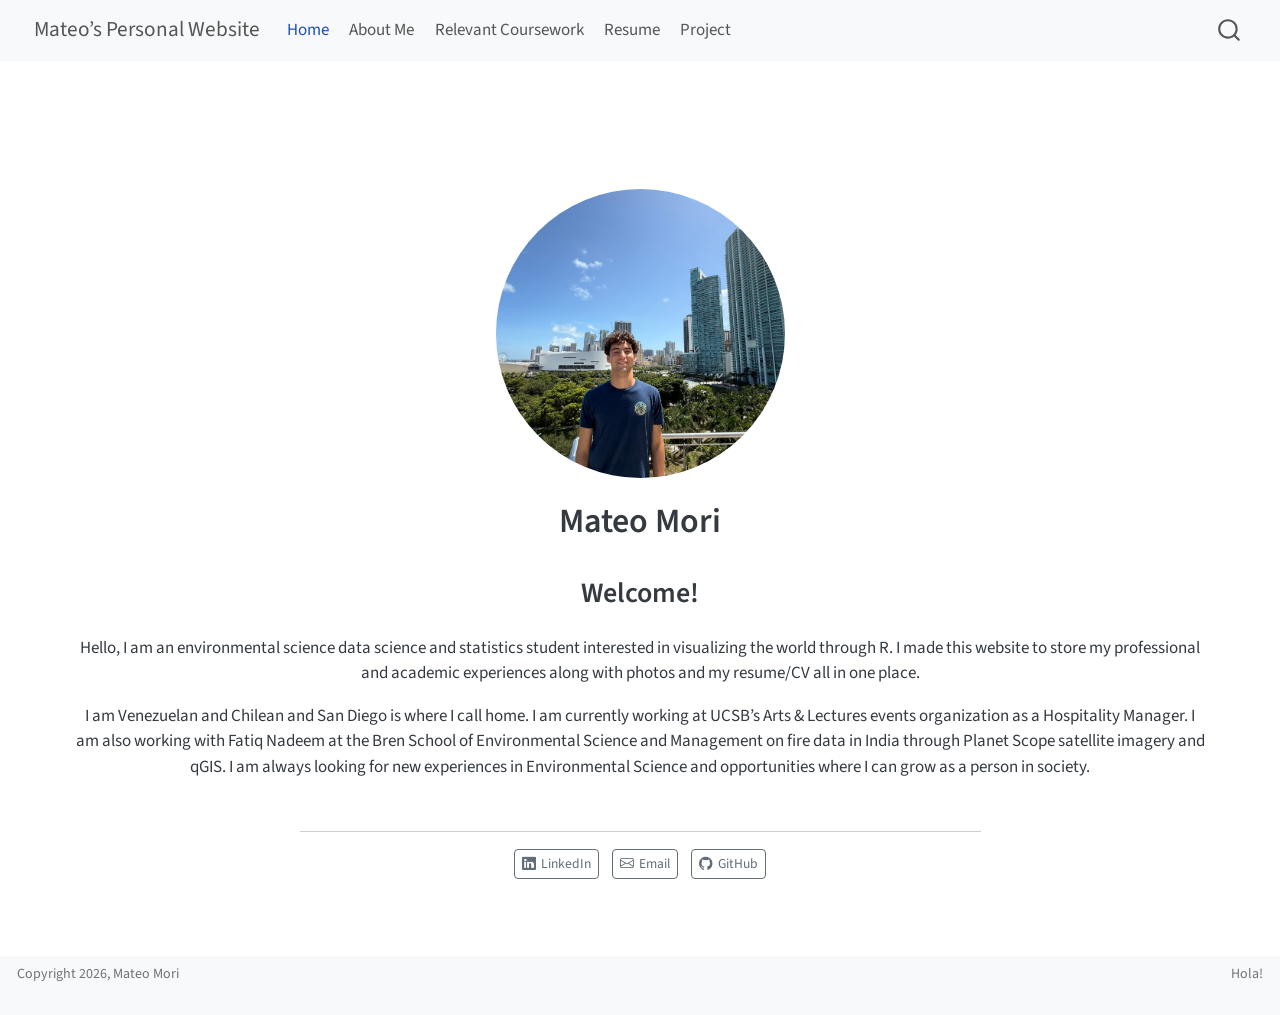
==== commit 6ed4f7d8: "Added more to home page (brief intro)" ====
--- a/docs/index.html
+++ b/docs/index.html
@@ -134,9 +134,13 @@
 <div class="quarto-title-meta column-page">
   </div>
 </header><main class="content column-page" id="quarto-document-content">
-<p>Hello! I am an environmental science data science and statistics student interested in visualizing the world through R, by learning how websites are made. I enjoy playing water polo, surfing, scuba diving, and backpacking.</p>
-
-
+<section id="welcome" class="level2">
+<h2 data-anchor-id="welcome">Welcome!</h2>
+<p>Hello, I am an environmental science data science and statistics student interested in visualizing the world through R. I made this website to store my professional and academic experiences along with photos and my resume/CV all in one place.</p>
+<p>I am Venezuelan and Chilean and San Diego is where I call home. I am currently working at UCSB’s Arts &amp; Lectures events organization as a Hospitality Manager. I am also working with Fatiq Nadeem at the Bren School of Environmental Science and Management on fire data in India through Planet Scope satellite imagery and qGIS. I am always looking for new experiences in Environmental Science and opportunities where I can grow as a person in society.</p>
+
+
+</section>
 </main> 
   <hr class="about-sep">
    <div class="about-links">
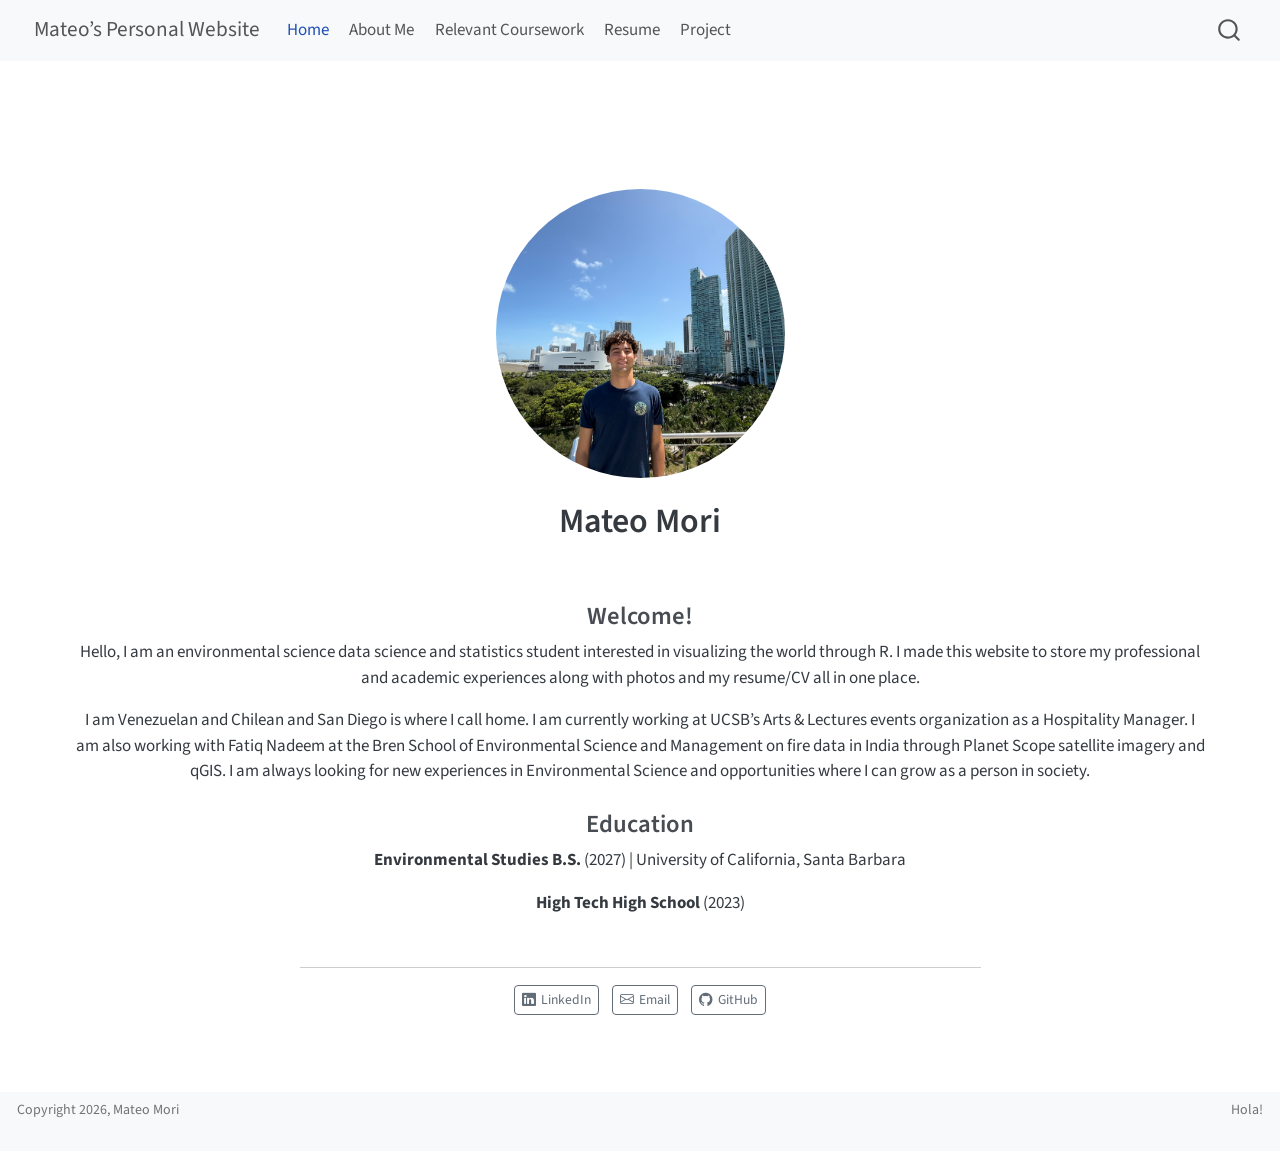
==== commit c5c095b4: "Added education to home page" ====
--- a/docs/index.html
+++ b/docs/index.html
@@ -134,10 +134,15 @@
 <div class="quarto-title-meta column-page">
   </div>
 </header><main class="content column-page" id="quarto-document-content">
-<section id="welcome" class="level2">
-<h2 data-anchor-id="welcome">Welcome!</h2>
+<section id="welcome" class="level3">
+<h3 data-anchor-id="welcome">Welcome!</h3>
 <p>Hello, I am an environmental science data science and statistics student interested in visualizing the world through R. I made this website to store my professional and academic experiences along with photos and my resume/CV all in one place.</p>
 <p>I am Venezuelan and Chilean and San Diego is where I call home. I am currently working at UCSB’s Arts &amp; Lectures events organization as a Hospitality Manager. I am also working with Fatiq Nadeem at the Bren School of Environmental Science and Management on fire data in India through Planet Scope satellite imagery and qGIS. I am always looking for new experiences in Environmental Science and opportunities where I can grow as a person in society.</p>
+</section>
+<section id="education" class="level3">
+<h3 data-anchor-id="education">Education</h3>
+<p><strong>Environmental Studies B.S.</strong> (2027) | University of California, Santa Barbara</p>
+<p><strong>High Tech High School</strong> (2023)</p>
 
 
 </section>
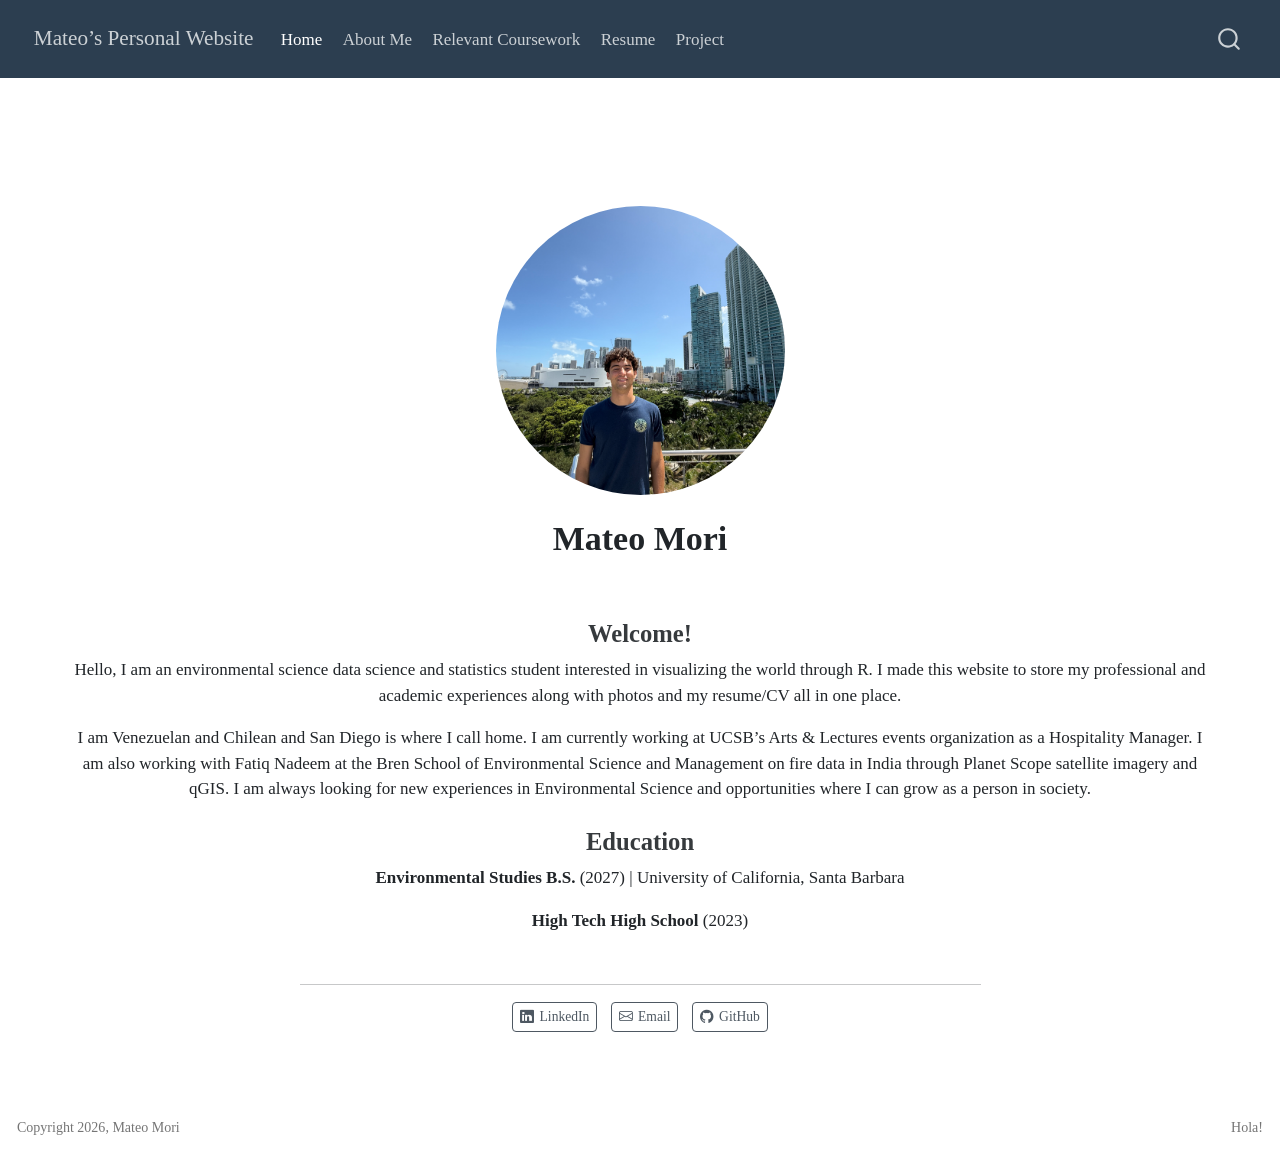
==== commit 89ceb5ab: "Added tile with hw 2 and al of my about me" ====
--- a/docs/index.html
+++ b/docs/index.html
@@ -39,7 +39,7 @@
 <link href="site_libs/quarto-html/quarto-syntax-highlighting-7b89279ff1a6dce999919e0e67d4d9ec.css" rel="stylesheet" id="quarto-text-highlighting-styles">
 <script src="site_libs/bootstrap/bootstrap.min.js"></script>
 <link href="site_libs/bootstrap/bootstrap-icons.css" rel="stylesheet">
-<link href="site_libs/bootstrap/bootstrap-91903e51b979062d4d184304d30a9be9.min.css" rel="stylesheet" append-hash="true" id="quarto-bootstrap" data-mode="light">
+<link href="site_libs/bootstrap/bootstrap-2e5754ae120d503d363c112a2d112bda.min.css" rel="stylesheet" append-hash="true" id="quarto-bootstrap" data-mode="light">
 <script id="quarto-search-options" type="application/json">{
   "location": "navbar",
   "copy-button": false,
@@ -125,7 +125,7 @@
     
 <!-- main -->
 <div class="quarto-about-jolla column-page">
-  <img src="IMG_1684.jpeg" class="about-image
+  <img src="images/IMG_1684.jpeg" class="about-image
   round " style="height: 17em; width: 17em;">
  <header id="title-block-header" class="quarto-title-block default">
 <div class="quarto-title">
